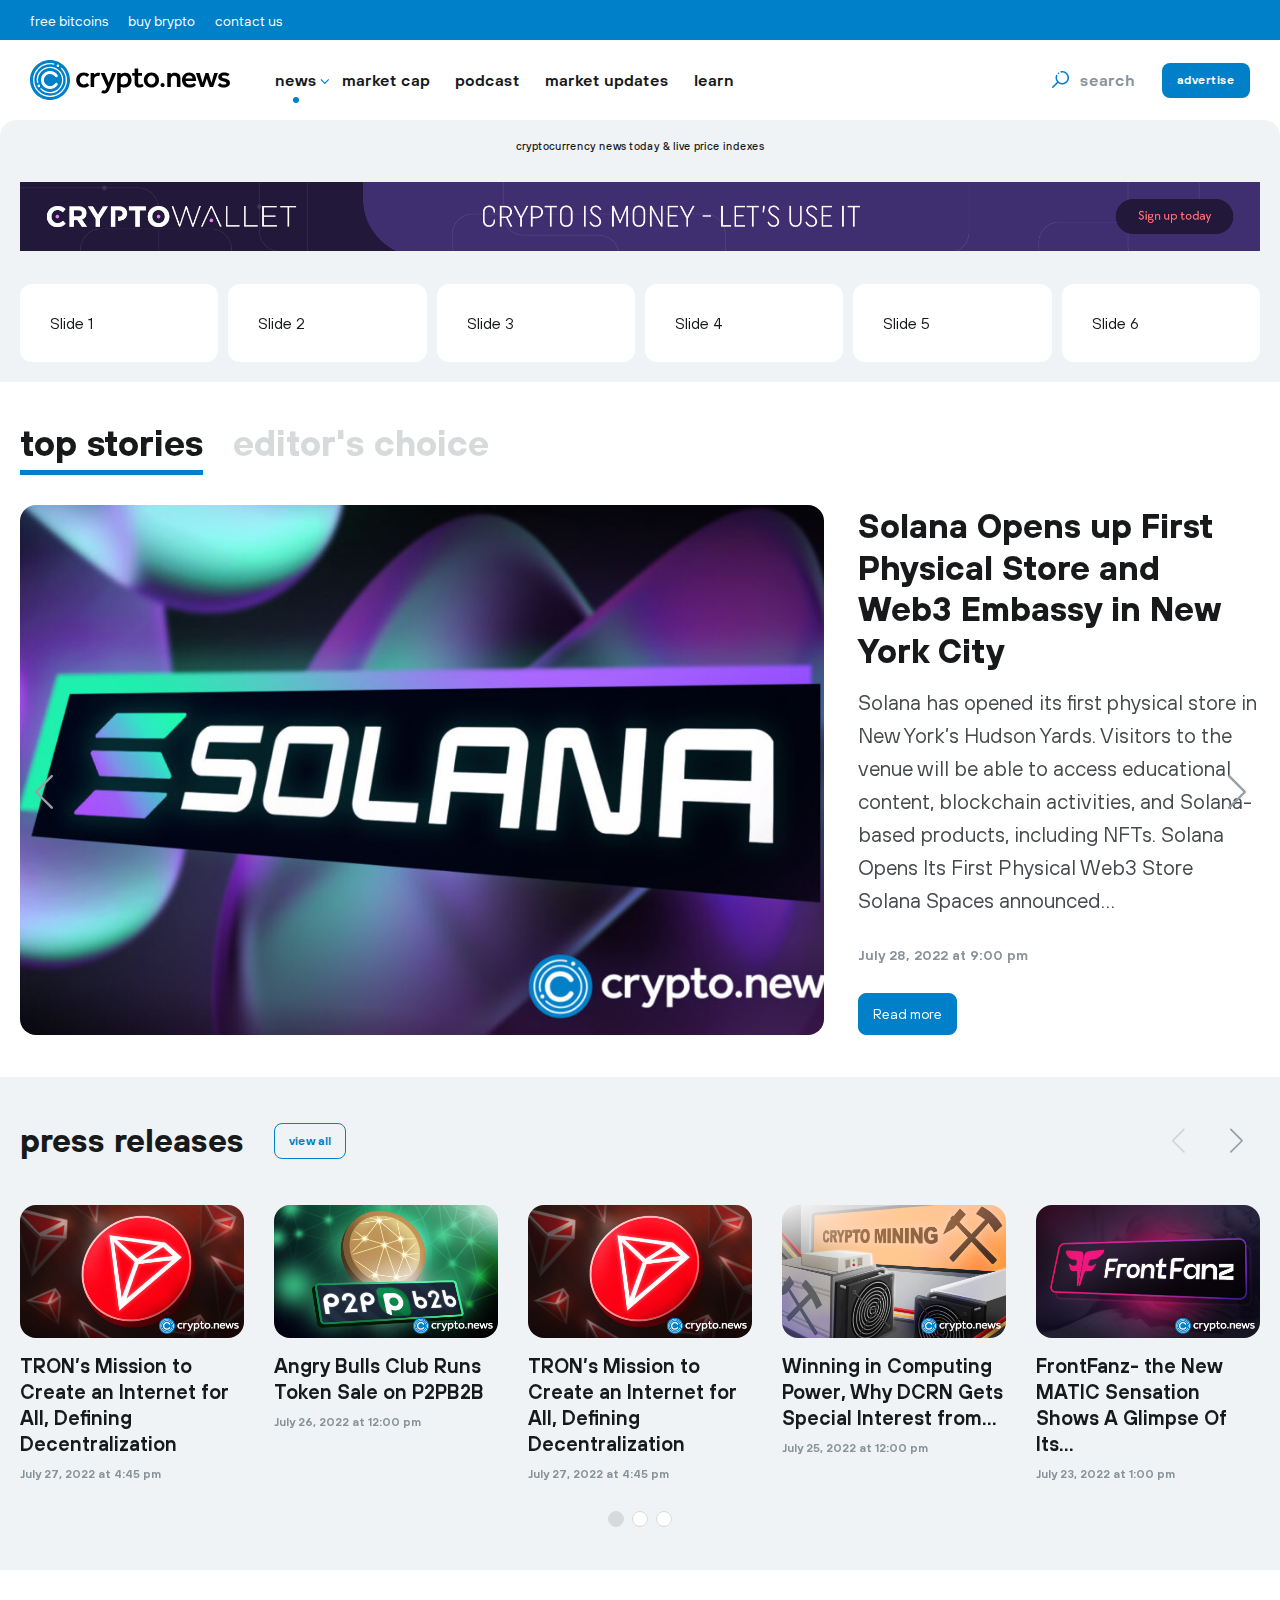
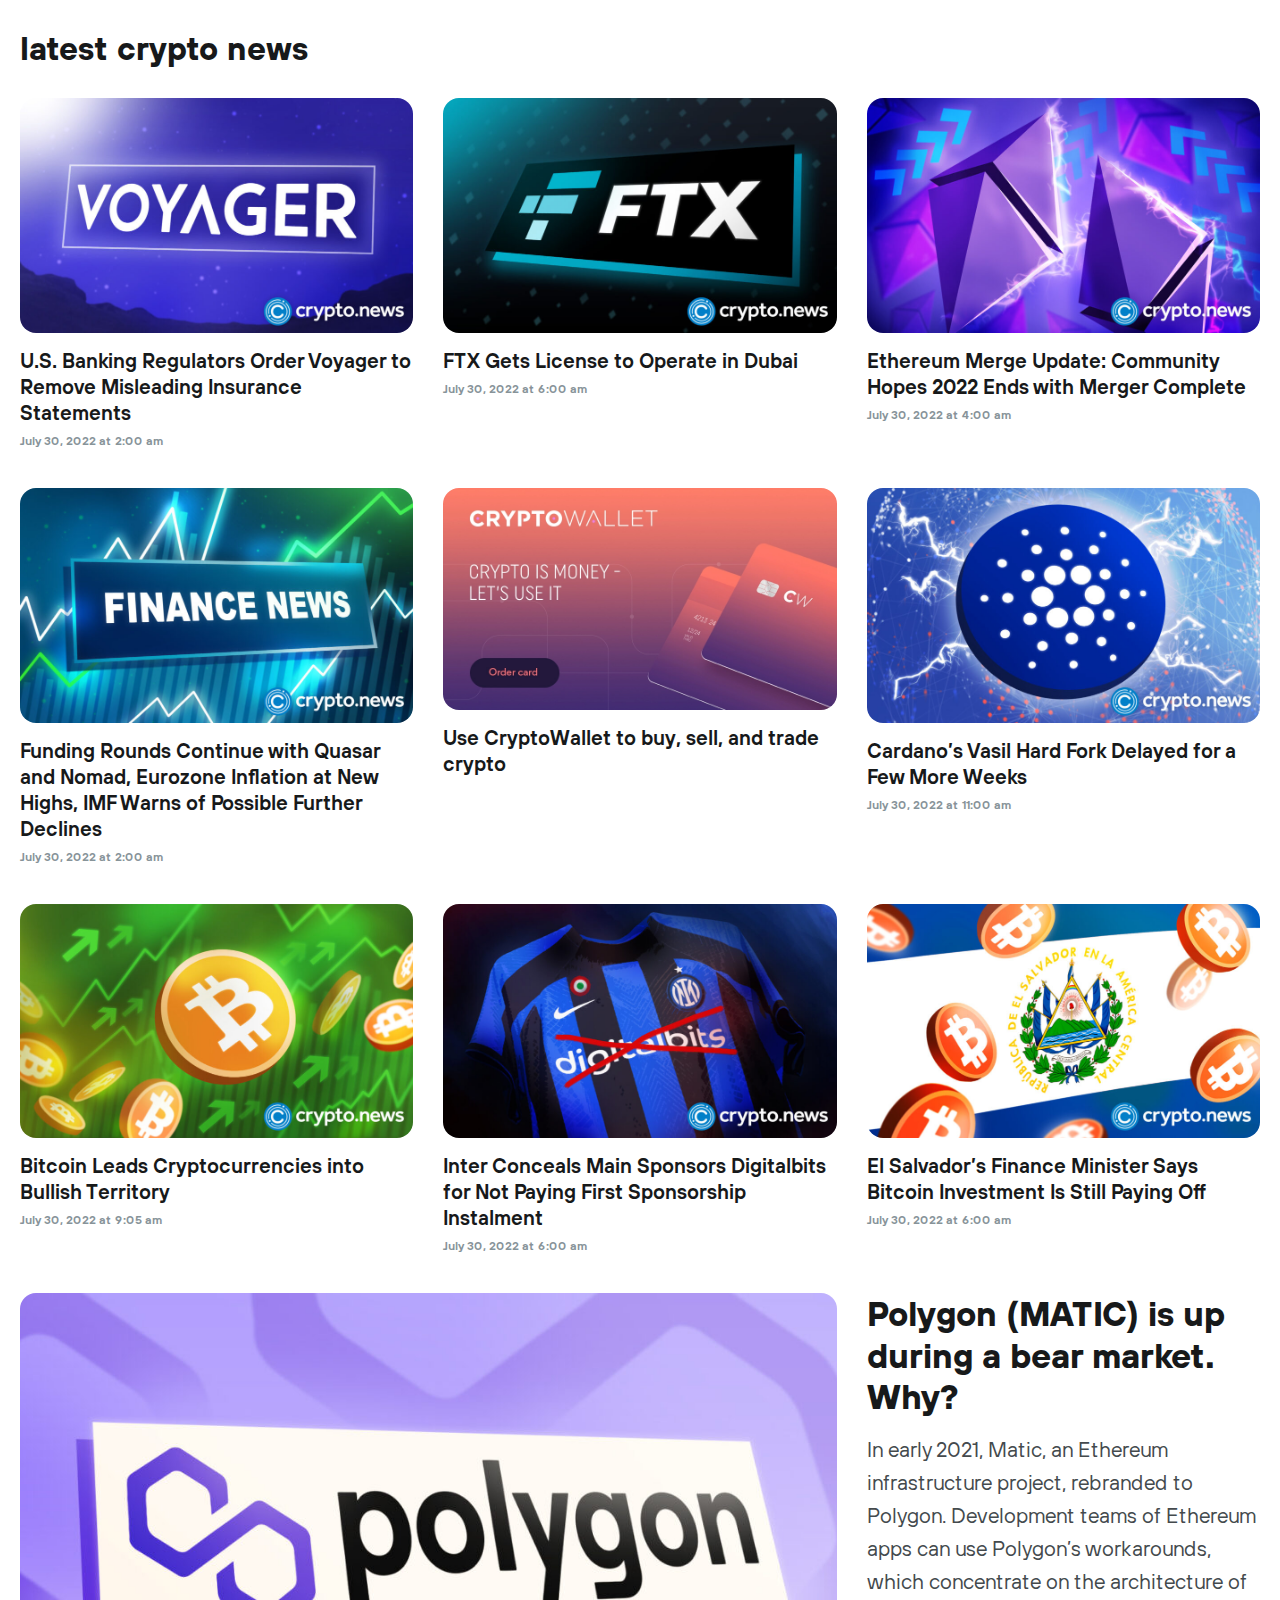
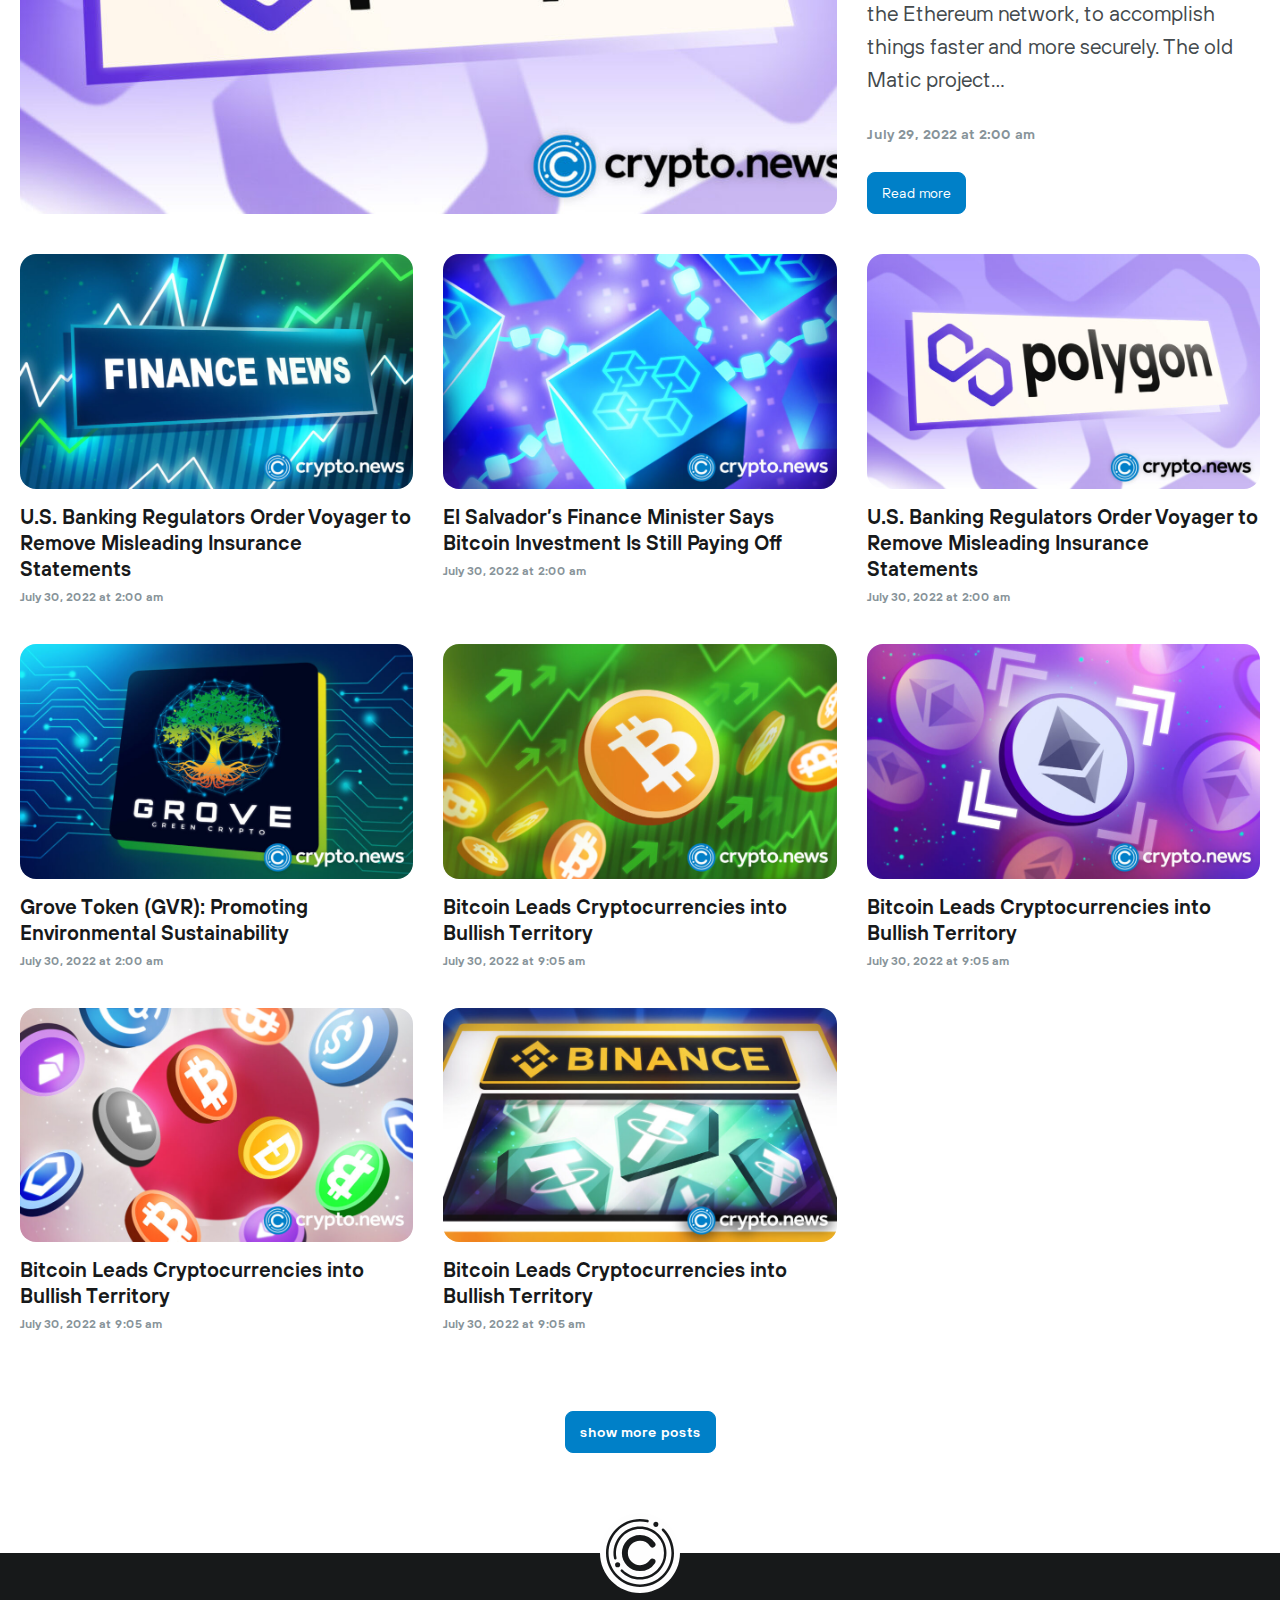
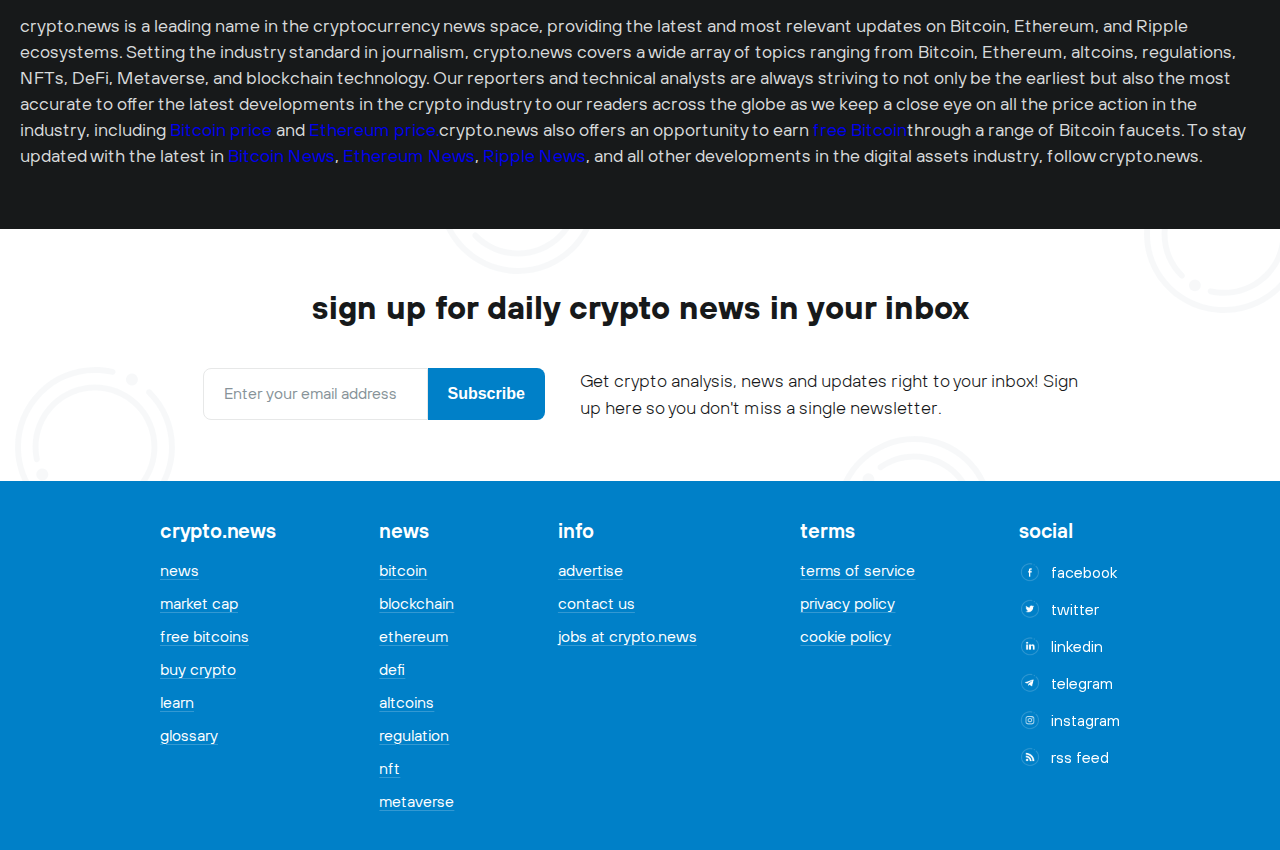
==== index.html @ 432bb1a3 "Start" ====
<!DOCTYPE html>
<html lang="en">
<head>
	<meta charset="UTF-8">
	<meta name="viewport" content="width=device-width, initial-scale=1">
	<title>Document</title>
	<link rel="stylesheet" href="css/swiper-bundle.min.css">
	<link rel="stylesheet" href="css/style.css">
</head>
<body>

<!-- HEADER -->
<div class="header-top">
	<ul>
		<li>
			<a href="#">free bitcoins</a>
		</li>

		<li>
			<a href="#">buy brypto</a>
		</li>

		<li>
			<a href="#">contact us</a>
		</li>
	</ul>
</div>	

<header class="header">
	<a href="#" class="logo">
		<img src="img/logo.svg">
	</a>

	<nav>
		<ul class="menu">
			<li class="active">
				<a href="#" class="btn-drop active">news</a>

				<ul class="sub-menu">
					<li><a href="#" class="active">all</a></li>	
					<li><a href="#">bitcoin</a></li>	
					<li><a href="#">Blockchain</a></li>	
					<li><a href="#">Ethereum</a></li>	
					<li><a href="#">DeFi</a></li>	
					<li><a href="#">Altcoins</a></li>	
					<li><a href="#">Regulation</a></li>	
					<li><a href="#">nft</a></li>	
					<li><a href="#">Metaverse</a></li>	
				</ul>
			</li>

			<li>
				<a href="#">market cap</a>
			</li>

			<li>
				<a href="#">podcast</a>
			</li>

			<li>
				<a href="#">market updates</a>
			</li>

			<li>
				<a href="#">learn</a>
			</li>
		</ul>
	</nav>

	<div class="secondary">
		<a href="#" class="btn-toggle">search</a>
		<a href="#" class="btn-link">advertise</a>
	</div>

	<div class="drop-search">
		<form action="#" class="form-search">
			<input type="search" name="name" placeholder="search">
			<input type="submit" name="name" class="btn" value="search">
		</form>

		<a href="#" class="btn-close"></a>
	</div>	
</header>
<!-- // HEADER -->

<!-- TICKERS -->
<div class="tickers">
	<div class="center">
		<h6>cryptocurrency news today & live price indexes</h6>

		<a href="#"><img src="img/banner.webp"></a>

		<div class="tickers-slider">
			<!-- Additional required wrapper -->
			<div class="swiper-wrapper">
			    <!-- Slides -->
			    <div class="swiper-slide">Slide 1</div>
			    <div class="swiper-slide">Slide 2</div>
			    <div class="swiper-slide">Slide 3</div>
			    <div class="swiper-slide">Slide 4</div>
			    <div class="swiper-slide">Slide 5</div>
			    <div class="swiper-slide">Slide 6</div>
			</div>

		  	<!-- If we need navigation buttons -->
		  	<div class="swiper-button-prev"></div>
		  	<div class="swiper-button-next"></div>
		</div>
	</div>
</div>
<!-- // TICKERS -->

<!--POSTS -->
<div class="posts">
	<div class="center">
		<!-- TABS-->
		<div class="tabs">
		    <ul class="tabs-nav">
		        <li class="tab-btn active">top stories</li>
		        <li class="tab-btn">editor's choice</li>
		    </ul>
		
		    <ul class="tabs-content">
		        <li class="tab-item active">
		            <div class="posts-slider">
						<!-- Additional required wrapper -->
						<div class="swiper-wrapper">
						    <!-- Slides -->
						    <div class="swiper-slide">
						    	<div class="post-wrap">
						    		<div class="images">
						    			<img src="img/post-1.jpg">
						    		</div>

						    		<div class="content">
						    			<a href="#">
						    				<h3>Solana Opens up First Physical Store and Web3 Embassy in New York City</h3>
						    			</a>

						    			<p class="text">Solana has opened its first physical store in New York’s Hudson Yards. Visitors to the venue will be able to access educational content, blockchain activities, and Solana-based products, including NFTs. Solana Opens Its First Physical Web3 Store Solana Spaces announced…</p>

						    			<span class="date">July 28, 2022 at 9:00 pm</span>

						    			<a href="#" class="btn">Read more</a>
						    		</div>
						    	</div>
						    </div>
						    
						    <div class="swiper-slide">
						    	<div class="post-wrap">
						    		<div class="images">
						    			<img src="img/post-2.jpg">
						    		</div>

						    		<div class="content">
						    			<a href="#">
						    				<h3>Solana-based Algorithmic Stablecoin, Nirvana, Loses USD Peg, Sheds 90%</h3>
						    			</a>

						    			<p class="text">Nirvana, the Solana-based stablecoin, is reported to have suffered a flash loan attack, leading to a loss of close to $3.5 million. According to the on-chain blockchain analytics firm, PeckShieldAlert, the network’s native tokens, stablecoin, ANA, and NIRV, dropped 89%…</p>

						    			<span class="date">July 28, 2022 at 5:00 pm</span>

						    			<a href="#" class="btn">Read more</a>
						    		</div>
						    	</div>
						    </div>

						    <div class="swiper-slide">
						    	<div class="post-wrap">
						    		<div class="images">
						    			<img src="img/post-3.jpg">
						    		</div>

						    		<div class="content">
						    			<a href="#">
						    				<h3>Harmony Proposes Reimbursing the Community by Minting 4.97B Tokens, Sparking Backlash</h3>
						    			</a>

						    			<p class="text">Developers behind blockchain network Harmony have proposed minting up to 4.97 billion in its native token ONE to compensate victims of the $100 million Horizon Bridge exploit in June. Harmony Proposes Minting Billions of Tokens The Harmony team has proposed…</p>

						    			<span class="date">July 27, 2022 at 3:00 pm</span>

						    			<a href="#" class="btn">Read more</a>
						    		</div>
						    	</div>
						    </div>
						</div>

					  	<!-- If we need navigation buttons -->
					  	<div class="swiper-button-prev"></div>
					  	<div class="swiper-button-next"></div>
					</div>
		        </li>

		        <li class="tab-item">
		            <div class="posts-slider">
						<!-- Additional required wrapper -->
						<div class="swiper-wrapper">
						    <!-- Slides -->
						    <div class="swiper-slide">
						    	<div class="post-wrap">
						    		<div class="images">
						    			<img src="img/post-4.jpg">
						    		</div>

						    		<div class="content">
						    			<a href="#">
						    				<h3>This Is Why the Launch of Web 3.0 Doesn’t Guarantee the Adoption of the Blockchain</h3>
						    			</a>

						    			<p class="text">Web 3.0 and blockchain technology are two of the most buzzworthy terms of the last few years. These concepts, which seemingly fit together like a hand in a glove, have been hailed as the future of our digital lives. But…</p>

						    			<span class="date">July 26, 2022 at 2:00 am</span>

						    			<a href="#" class="btn">Read more</a>
						    		</div>
						    	</div>
						    </div>
						    
						    <div class="swiper-slide">
						    	<div class="post-wrap">
						    		<div class="images">
						    			<img src="img/post-5.jpg">
						    		</div>

						    		<div class="content">
						    			<a href="#">
						    				<h3>Binance Seeks Collaboration With Malaysian Crypto Exchanges to Foster Adoption</h3>
						    			</a>

						    			<p class="text">Binance, the world’s largest cryptocurrency exchange by market capitalization, revealed that it would work with local exchanges in Malaysia to accelerate adoption in the country. Crypto Regulation Necessary for the Industry According to New Straits Times, Binance CEO Changpeng “CZ”…</p>

						    			<span class="date">June 7, 2022 at 5:00 pm</span>

						    			<a href="#" class="btn">Read more</a>
						    		</div>
						    	</div>
						    </div>

						    <div class="swiper-slide">
						    	<div class="post-wrap">
						    		<div class="images">
						    			<img src="img/post-6.jpg">
						    		</div>

						    		<div class="content">
						    			<a href="#">
						    				<h3>Vitalik Supports Optimism’s Proposal of Making OP a Utility Token for Paying Fees</h3>
						    			</a>

						    			<p class="text">A proposal to change the use of Optimism’s OP token from governance to a utility token for paying fees on the layer-2 platform has been endorsed by Vitalik Buterin, the co-founder of Ethereum. In a tweet shared on Saturday, Vitalik…</p>

						    			<span class="date">June 3, 2022 at 9:00 pm</span>

						    			<a href="#" class="btn">Read more</a>
						    		</div>
						    	</div>
						    </div>
						</div>

					  	<!-- If we need navigation buttons -->
					  	<div class="swiper-button-prev"></div>
					  	<div class="swiper-button-next"></div>
					</div>
		        </li>
		    </ul>
		</div>
		<!-- // TABS-->
	</div>
</div>
<!-- //POSTS -->

<!-- PRESS-RELEASES -->
<div class="press-releases">
	<div class="center">
		<div class="head">
			<h2>press releases</h2>
			<a href="#" class="btn-show">view all</a>

			<div class="nav-slide">
				<!-- If we need navigation buttons -->
			  	<div class="swiper-button-prev press-button-prev"></div>
			  	<div class="swiper-button-next press-button-next"></div>
			</div>
		</div>

		<div class="press-slider">
			<!-- Additional required wrapper -->
			<div class="swiper-wrapper">
			    <!-- Slides -->
			    <div class="swiper-slide">
			    	<a href="#" class="item">
			    		<div class="image">
			    			<img src="img/press-1.jpg">
			    		</div>

			    		<a href="#">
			    			<h3 class="title">TRON’s Mission to Create an Internet for All, Defining Decentralization</h3>
			    		</a>

			    		<span class="date">July 27, 2022 at 4:45 pm </span>
			    	</a>
			    </div>

			    <div class="swiper-slide">
			    	<a href="#" class="item">
			    		<div class="image">
			    			<img src="img/press-2.jpg">
			    		</div>

			    		<a href="#">
			    			<h3 class="title">Angry Bulls Club Runs Token Sale on P2PB2B</h3>
			    		</a>

			    		<span class="date">July 26, 2022 at 12:00 pm</span>
			    	</a>
			    </div>

			    <div class="swiper-slide">
			    	<a href="#" class="item">
			    		<div class="image">
			    			<img src="img/press-1.jpg">
			    		</div>

			    		<a href="#">
			    			<h3 class="title">TRON’s Mission to Create an Internet for All, Defining Decentralization</h3>
			    		</a>

			    		<span class="date">July 27, 2022 at 4:45 pm </span>
			    	</a>
			    </div>

			    <div class="swiper-slide">
			    	<a href="#" class="item">
			    		<div class="image">
			    			<img src="img/press-3.jpg">
			    		</div>

			    		<a href="#">
			    			<h3 class="title">Winning in Computing Power, Why DCRN Gets Special Interest from...</h3>
			    		</a>

			    		<span class="date">July 25, 2022 at 12:00 pm</span>
			    	</a>
			    </div>

			    <div class="swiper-slide">
			    	<a href="#" class="item">
			    		<div class="image">
			    			<img src="img/press-4.jpg">
			    		</div>

			    		<a href="#">
			    			<h3 class="title">FrontFanz- the New MATIC Sensation Shows A Glimpse Of Its...</h3>
			    		</a>

			    		<span class="date">July 23, 2022 at 1:00 pm</span>
			    	</a>
			    </div>

			    <div class="swiper-slide">
			    	<a href="#" class="item">
			    		<div class="image">
			    			<img src="img/press-4.jpg">
			    		</div>

			    		<a href="#">
			    			<h3 class="title">FrontFanz- the New MATIC Sensation Shows A Glimpse Of Its...</h3>
			    		</a>

			    		<span class="date">July 23, 2022 at 1:00 pm</span>
			    	</a>
			    </div>

			    <div class="swiper-slide">
			    	<a href="#" class="item">
			    		<div class="image">
			    			<img src="img/press-4.jpg">
			    		</div>

			    		<a href="#">
			    			<h3 class="title">FrontFanz- the New MATIC Sensation Shows A Glimpse Of Its...</h3>
			    		</a>

			    		<span class="date">July 23, 2022 at 1:00 pm</span>
			    	</a>
			    </div>
			</div>

			<!-- If we need pagination -->
			<div class="swiper-pagination"></div>
		</div>
	</div>
</div>
<!-- // PRESS-RELEASES -->

<!-- POSTS-ARCHIVE -->
<div class="posts-archive">
	<div class="center">
		<h2>latest crypto news</h2>

		<div class="wrap">
			<a href="#" class="item">
				<div class="image">
					<img src="img/archive-1.jpg">
				</div>

				<h3 class="post-title">U.S. Banking Regulators Order Voyager to Remove Misleading Insurance Statements</h3>

				<span class="date">July 30, 2022 at 2:00 am</span>
			</a>

			<a href="#" class="item">
				<div class="image">
					<img src="img/archive-2.jpg">
				</div>

				<h3 class="post-title">FTX Gets License to Operate in Dubai</h3>

				<span class="date">July 30, 2022 at 6:00 am</span>
			</a>

			<a href="#" class="item">
				<div class="image">
					<img src="img/archive-3.jpg">
				</div>

				<h3 class="post-title">Ethereum Merge Update: Community Hopes 2022 Ends with Merger Complete</h3>

				<span class="date">July 30, 2022 at 4:00 am</span>
			</a>

			<a href="#" class="item">
				<div class="image">
					<img src="img/archive-4.jpg">
				</div>

				<h3 class="post-title">Funding Rounds Continue with Quasar and Nomad, Eurozone Inflation at New Highs, IMF Warns of Possible Further Declines</h3>

				<span class="date">July 30, 2022 at 2:00 am</span>
			</a>

			<a href="#" class="item">
				<div class="image">
					<img src="img/archive-15.webp">
				</div>

				<h3 class="post-title">Use CryptoWallet to buy, sell, and trade crypto</h3>
			</a>

			<a href="#" class="item">
				<div class="image">
					<img src="img/archive-5.jpg">
				</div>

				<h3 class="post-title">Cardano’s Vasil Hard Fork Delayed for a Few More Weeks</h3>

				<span class="date">July 30, 2022 at 11:00 am</span>
			</a>

			<a href="#" class="item">
				<div class="image">
					<img src="img/archive-6.jpg">
				</div>

				<h3 class="post-title">Bitcoin Leads Cryptocurrencies into Bullish Territory</h3>

				<span class="date">July 30, 2022 at 9:05 am</span>
			</a>

			<a href="#" class="item">
				<div class="image">
					<img src="img/archive-7.jpg">
				</div>

				<h3 class="post-title">Inter Conceals Main Sponsors Digitalbits for Not Paying First Sponsorship Instalment</h3>

				<span class="date">July 30, 2022 at 6:00 am</span>
			</a>

			<a href="#" class="item">
				<div class="image">
					<img src="img/archive-8.jpg">
				</div>

				<h3 class="post-title">El Salvador’s Finance Minister Says Bitcoin Investment Is Still Paying Off</h3>

				<span class="date">July 30, 2022 at 6:00 am</span>
			</a>
		</div>

		<div class="post-wrap">
    		<div class="images">
    			<img src="img/post-7.jpg">
    		</div>

    		<div class="content">
    			<a href="#">
    				<h3>Polygon (MATIC) is up during a bear market. Why?</h3>
    			</a>

    			<p class="text">In early 2021, Matic, an Ethereum infrastructure project, rebranded to Polygon. Development teams of Ethereum apps can use Polygon’s workarounds, which concentrate on the architecture of the Ethereum network, to accomplish things faster and more securely. The old Matic project…</p>

    			<span class="date">July 29, 2022 at 2:00 am</span>

    			<a href="#" class="btn">Read more</a>
    		</div>
    	</div>

    	<div class="wrap">
			<a href="#" class="item">
				<div class="image">
					<img src="img/archive-4.jpg">
				</div>

				<h3 class="post-title">U.S. Banking Regulators Order Voyager to Remove Misleading Insurance Statements</h3>

				<span class="date">July 30, 2022 at 2:00 am</span>
			</a>

			<a href="#" class="item">
				<div class="image">
					<img src="img/archive-9.jpg">
				</div>

				<h3 class="post-title">El Salvador’s Finance Minister Says Bitcoin Investment Is Still Paying Off</h3>

				<span class="date">July 30, 2022 at 2:00 am</span>
			</a>

			<a href="#" class="item">
				<div class="image">
					<img src="img/archive-10.jpg">
				</div>

				<h3 class="post-title">U.S. Banking Regulators Order Voyager to Remove Misleading Insurance Statements</h3>

				<span class="date">July 30, 2022 at 2:00 am</span>
			</a>

			<a href="#" class="item">
				<div class="image">
					<img src="img/archive-11.jpg">
				</div>

				<h3 class="post-title">Grove Token (GVR): Promoting Environmental Sustainability</h3>

				<span class="date">July 30, 2022 at 2:00 am</span>
			</a>

			<a href="#" class="item">
				<div class="image">
					<img src="img/archive-6.jpg">
				</div>

				<h3 class="post-title">Bitcoin Leads Cryptocurrencies into Bullish Territory</h3>

				<span class="date">July 30, 2022 at 9:05 am</span>
			</a>

			<a href="#" class="item">
				<div class="image">
					<img src="img/archive-12.jpg">
				</div>

				<h3 class="post-title">Bitcoin Leads Cryptocurrencies into Bullish Territory</h3>

				<span class="date">July 30, 2022 at 9:05 am</span>
			</a>

			<a href="#" class="item">
				<div class="image">
					<img src="img/archive-13.jpg">
				</div>

				<h3 class="post-title">Bitcoin Leads Cryptocurrencies into Bullish Territory</h3>

				<span class="date">July 30, 2022 at 9:05 am</span>
			</a>

			<a href="#" class="item">
				<div class="image">
					<img src="img/archive-14.jpg">
				</div>

				<h3 class="post-title">Bitcoin Leads Cryptocurrencies into Bullish Territory</h3>

				<span class="date">July 30, 2022 at 9:05 am</span>
			</a>
		</div>

		<div class="wrap-btn ">
			<a href="#" class="btn btn-more">show more posts</a>
		</div>
	</div>
</div>
<!-- // POSTS-ARCHIVE -->

<!-- ABOUTH-INFO -->
<div class="abouth-info">
	<div class="center">
		<p class="text">
			crypto.news is a leading name in the cryptocurrency news space, providing the latest and most relevant updates on Bitcoin, Ethereum, and Ripple ecosystems. Setting the industry standard in journalism, crypto.news covers a wide array of topics ranging from Bitcoin, Ethereum, altcoins, regulations, NFTs, DeFi, Metaverse, and blockchain technology. Our reporters and technical analysts are always striving to not only be the earliest but also the most accurate to offer the latest developments in the crypto industry to our readers across the globe as we keep a close eye on all the price action in the industry, including <a href="#">Bitcoin price</a> and <a href="#">Ethereum price.</a>crypto.news also offers an opportunity to earn <a href="#">free Bitcoin</a>through a range of Bitcoin faucets. To stay updated with the latest in <a href="#">Bitcoin News</a>, <a href="#">Ethereum News</a>, <a href="#">Ripple News</a>, and all other developments in the digital assets industry, follow crypto.news.
		</p>
	</div>
</div>
<!-- // ABOUTH-INFO -->

<!-- NEWSLETTER -->
<div class="newsletter">
	<div class="center">
		<h2>sign up for daily crypto news in your inbox</h2>

		<div class="wrap">
			<form action="#" class="form-newsletter">
				<input type="email" name="name" placeholder="Enter your email address">

				<input type="submit" name="name" value="Subscribe">
			</form>

			<p class="description">Get crypto analysis, news and updates right to your inbox! Sign up here so you don't miss a single newsletter.</p>
		</div>
	</div>
</div>
<!-- // NEWSLETTER -->

<!-- FOOTER -->
<footer class="footer">
	<div class="center">
		<div class="wrap">
			<div class="column">
				<h3>crypto.news</h3>

				<ul>
					<li><a href="#">news</a></li>
					<li><a href="#">market cap</a></li>
					<li><a href="#">free bitcoins</a></li>
					<li><a href="#">buy crypto</a></li>
					<li><a href="#">learn</a></li>
					<li><a href="#">glossary</a></li>
				</ul>
			</div>

			<div class="column">
				<h3>news</h3>

				<ul>
					<li><a href="#">bitcoin</a></li>
					<li><a href="#">blockchain</a></li>
					<li><a href="#">ethereum</a></li>
					<li><a href="#">defi</a></li>
					<li><a href="#">altcoins</a></li>
					<li><a href="#">regulation</a></li>
					<li><a href="#">nft</a></li>
					<li><a href="#">metaverse</a></li>
				</ul>
			</div>

			<div class="column">
				<h3>info</h3>

				<ul>
					<li><a href="#">advertise</a></li>
					<li><a href="#">contact us</a></li>
					<li><a href="#">jobs at crypto.news</a></li>
				</ul>
			</div>

			<div class="column">
				<h3>terms</h3>

				<ul>
					<li><a href="#">terms of service</a></li>
					<li><a href="#">privacy policy</a></li>
					<li><a href="#">cookie policy</a></li>
				</ul>
			</div>

			<div class="column">
				<h3>social</h3>

				<ul class="social">
					<li><a href="#" class="ic-fb">facebook</a></li>
					<li><a href="#" class="ic-tw">twitter</a></li>
					<li><a href="#" class="ic-link">linkedin</a></li>
					<li><a href="#" class="ic-tg">telegram</a></li>
					<li><a href="#" class="ic-inst">instagram</a></li>
					<li><a href="#" class="ic-rss">rss feed</a></li>
				</ul>
			</div>
		</div>
	</div>
</footer>
<!-- // FOOTER -->
	
<script src="js/swiper-bundle.min.js"></script>
<script src="js/main.js"></script>

</body>
</html>
---- css/style.css ----
@font-face {
    font-family: 'TT Hoves';
    src: url('../fonts/TTHoves-Light.eot');
    src: url('../fonts/TTHoves-Light.eot?#iefix') format('embedded-opentype'),
        url('../fonts/TTHoves-Light.woff2') format('woff2'),
        url('../fonts/TTHoves-Light.woff') format('woff'),
        url('../fonts/TTHoves-Light.ttf') format('truetype');
    font-weight: 300;
    font-style: normal;
    font-display: swap;
}

@font-face {
    font-family: 'TT Hoves';
    src: url('../fonts/TTHoves-Medium.eot');
    src: url('../fonts/TTHoves-Medium.eot?#iefix') format('embedded-opentype'),
        url('../fonts/TTHoves-Medium.woff2') format('woff2'),
        url('../fonts/TTHoves-Medium.woff') format('woff'),
        url('../fonts/TTHoves-Medium.ttf') format('truetype');
    font-weight: 500;
    font-style: normal;
    font-display: swap;
}

@font-face {
    font-family: 'TT Hoves';
    src: url('../fonts/TTHoves-DemiBold.eot');
    src: url('../fonts/TTHoves-DemiBold.eot?#iefix') format('embedded-opentype'),
        url('../fonts/TTHoves-DemiBold.woff2') format('woff2'),
        url('../fonts/TTHoves-DemiBold.woff') format('woff'),
        url('../fonts/TTHoves-DemiBold.ttf') format('truetype');
    font-weight: 600;
    font-style: normal;
    font-display: swap;
}

@font-face {
    font-family: 'TT Hoves';
    src: url('../fonts/TTHoves-Bold.eot');
    src: url('../fonts/TTHoves-Bold.eot?#iefix') format('embedded-opentype'),
        url('../fonts/TTHoves-Bold.woff2') format('woff2'),
        url('../fonts/TTHoves-Bold.woff') format('woff'),
        url('../fonts/TTHoves-Bold.ttf') format('truetype');
    font-weight: bold;
    font-style: normal;
    font-display: swap;
}

@font-face {
    font-family: 'TT Hoves';
    src: url('../fonts/TTHoves-Regular.eot');
    src: url('../fonts/TTHoves-Regular.eot?#iefix') format('embedded-opentype'),
        url('../fonts/TTHoves-Regular.woff2') format('woff2'),
        url('../fonts/TTHoves-Regular.woff') format('woff'),
        url('../fonts/TTHoves-Regular.ttf') format('truetype');
    font-weight: normal;
    font-style: normal;
    font-display: swap;
}


*{
    margin: 0;
    padding: 0;
    outline: none;
    list-style: none;
    border: none;
    text-decoration: none;

    box-sizing: border-box;
    -webkit-box-sizing: border-box;
    -moz-box-sizing: border-box;
}

html, body {height: 100%;}

body {
	background: #fff;
    font-family: 'TT Hoves', sans-serif;
    color: #17191a;
    overflow-x: hidden;
}   

img {
    max-width: 100%;
    height: auto;
}

h1 {
    font-size: 36px;
    font-weight: 700;
    line-height: 1.22;
    letter-spacing: -.4px;
    color: #17191a;
}


h2 {
    font-size: 32px;
    font-weight: 700;
    line-height: 1.19;
}

:root {
    --akcent-c: #ff2300;
}

.d-flex {display: flex;}

.flex {
    display: flex;
    justify-content: space-between;
    align-items: center;
}

.btn {
    display: inline-flex;
    padding: 12px 14px;
    background: #0080c8;
    color: #fff;
    font-size: 14px;
    border: 1px solid #0080c8;
    border-radius: 8px;
    transition: 0.3s ease;
    cursor: pointer;
}

.btn:hover {
    background: #0098ed;
    border-color: #0098ed;
}

.btn-show {
    color: #0080c8;
    border: 1px solid #0080c8;
    font-size: 12px;
    padding: 10px 14px;
    border-radius: 8px;
    font-weight: 600;
    transition: 0.3s ease;
}

.btn-show:hover {
    background: #0080c8;
    border-color: #0080c8;
    color: #fff;
}

/*  TABS
------------------------------------------------- */
.tabs-nav {
    display: flex;
    align-items: center;
}
.tabs-nav .tab-btn {
    position: relative;
    padding-bottom: 10px;
    font-size: 36px;
    font-weight: 700;
    color: #d7dadb;
    cursor: pointer;
    transition: color .5s ease-in-out;
}
.tabs-nav .tab-btn + .tab-btn {margin-left: 30px;}
.tabs-nav .tab-btn:hover {color: #17191a;}

.tabs-nav .tab-btn:after {
    content: '';
    position: absolute;
    left: 0;
    bottom: 0;
    width: 100%;
    height: 5px;
    background: #0080c8;
    opacity: 0;
}

.tabs-nav .tab-btn.active {color: #17191a;}
.tabs-nav .tab-btn.active:after {opacity: 1;}

.tabs-content .tab-item {display: none;}
.tabs-content .tab-item.active {display: block;}

/*  SLIDER 
------------------------------------------------- */
.swiper-initialized {overflow: hidden;}

.center {
    max-width: 1420px;
    width: 100%;
    padding: 0 20px;
    margin: 0 auto;
}

/*  HEADER-TOP
------------------------------------------------- */
.header-top {
	padding: 11px 30px;
	background: #0080c8;
    position: relative;
    z-index: 5515;
}
.header-top.active {padding-top: 80px;}

.header-top ul {
	display: flex;
}

.header-top ul li + li {margin-left: 20px;}

.header-top ul li a {
	font-size: 14px;
	color: #fff;
    border-bottom: 1px solid transparent;
    padding-bottom: 1px;
    transition: 0.3s ease;
}

.header-top ul li a:hover {
    border-bottom: 1px solid #fff;
}

/*  HEADER 
------------------------------------------------- */
.header {
    display: flex;
    align-items: center;
    width: 100%;
    padding: 20px 30px;
    position: relative;
    background: #fff;
    position: sticky;
    top: -1px;
}

.header.fixed {
    position: fixed;
    z-index: 9999;
    box-shadow: 0 10px 20px 0 rgb(0 16 26 / 5%);
}

.header .logo {
    width: 200px;
    height: 40px;
    margin-right: 45px;
}

.header .menu {
	display: flex;
}

.header .menu > li + li {margin-left: 25px;}

.header .menu > li > a {
    position: relative;
    font-weight: 600;
    color: #17191a;
    font-size: 16px;
    border-bottom: 2px solid transparent;
    transition: 0.3s ease;
    padding-bottom: 3px;
}

.header .menu > li > a:after {
    content: '';
    display: none;
    width: 100%;
    width: 9px;
    height: 9px;
    background: url(../img/icon-down.svg) no-repeat center;
    background-size: contain;
    position: absolute;
    right: 0;
    margin-right: -12px;
    top: 50%;
    transform: translateY(-50%);
}
.header .menu li a.btn-drop:after {display: block;}
.header .menu li a.open:after {transform: translateY(-50%) rotate(180deg);}

.header .menu > li > a:before {
    content: '';
    display: none;
    width: 6px;
    height: 6px;
    background: #0080c8;
    position: absolute;
    left: 50%;
    top: 100%;
    margin-top: 5px;
    transform: translateX(-50%);
    border-radius: 50%;
}

.header .menu > li > a:hover {border-color: #0080c8;}
.header .menu > li > a.active {border-color: transparent;}
.header .menu > li > a.active:before {display: block;}

.header .sub-menu {
    display: flex;
    align-items: center;
    background: #0080c8;
    position: absolute;
    top: 90%;
    padding: 15px 0;
    opacity: 0;
    transition: 0.3s ease;
    visibility: hidden;
}

.header .sub-menu.open {
    top: 100%;
    opacity: 1;
    visibility: visible;
}

.header .sub-menu:after {
    content: '';
    display: block;
    width: 1000%;
    height: 100%;
    background: #0080c8;
    position: absolute;
    top: 0;
    right: 100%;
    z-index: 55;
}

.header .sub-menu:before {
    content: '';
    display: block;
    width: 1000%;
    height: 100%;
    background: #0080c8;
    position: absolute;
    top: 0;
    left: 100%;
    z-index: 55;
}

.header .sub-menu li a {
    position: relative;
    border-radius: 10px;
    font-size: 10px;
    color: #fff;
    text-transform: uppercase;
    padding: 6px 10px;
    font-weight: 600;
    transition: 0.3s ease;
}

.header .sub-menu li a:hover {
    background: rgb(225, 225, 225, 0.2);
}

.header .sub-menu li a:after {
    content: '';
    display: block;
    position: absolute;
    left: 10px;
    width: calc(100% - 20px);
    height: 2px;
    background: #fabc43;
    opacity: 0;
}

.header .sub-menu li a.active:after {opacity: 1;}
.header .sub-menu li a.active:hover:after {
    opacity: 0;
}

.header .secondary {
    display: flex;
    margin-left: auto;
}

.secondary a {
    display: flex;
    align-items: center;
    height: 35px;
    font-weight: 600;
    border-radius: 8px;
    transition: 0.3s ease;
}

.secondary .btn-toggle {
    font-size: 16px;
    padding: 0 15px;
    color: #879399;
    display: flex;
    align-items: center;
}
.secondary .btn-toggle:before {
    content: '';
    width: 18px;
    height: 18px;
    margin-right: 10px;
    background: url(../img/ic-search.png) no-repeat center center;
    background-size: cover;
}
.secondary .btn-toggle:hover {
    background: #f0f3f5;
}

.secondary .btn-link {
    margin-left: 12px;
    padding: 0 15px;
    background: #0080c8;
    font-size: 12px;
    color: #fff;
}
.secondary .btn-link:hover {
    background: #0098ed;
}

.drop-search {
    position: absolute;
    top: -1px;
    left: 0;
    right: 0;
    background: #fff;
    height: 100%;
    display: flex;
    align-items: center;
    padding: 0 30px;
    transform: translateY(-100%);
    transition: 0.3s ease;
    visibility: hidden;
}

.drop-search.open {
    transform: none;
    visibility: visible;
}

.form-search {
    display: flex;
    align-items: center;
    width: 100%;
}

.form-search:before {
    content: '';
    width: 18px;
    height: 18px;
    margin-right: 10px;
    background: url(../img/ic-search.png) no-repeat center;
    background-size: cover;
}

.form-search input[type="search"] {
    width: 100%;
    padding: 5px 0;
}
.form-search input[type="search"]::placeholder {
    font-family: 'TT Hoves', sans-serif;
    font-weight: 500;
    font-size: 16px;
    color: #879399;
}

.form-search input[type="submit"] {
    padding: 10px 14px;
    font-size: 12px;
}

.form-search input[type="submit"] {
    font-family: 'TT Hoves', sans-serif;
    font-weight: 600;
}

.btn-close {
    position: relative;
    min-width: 24px;
    min-height: 24px;
    margin-left: 30px;
    border-radius: 50%;
    background: #e9e9e9;
}

.btn-close:hover {
    background: #eee;
}

.btn-close:before {
    content: '';
    display: block;
    width: 15px;
    height: 1.5px;
    background: #879399;
    position: absolute;
    top: 50%;
    left: 50%;
    transform: translateY(-50%) translateX(-50%) rotate(45deg);
}
.btn-close:after {
    content: '';
    display: block;
    width: 15px;
    height: 1.5px;
    background: #879399;
    position: absolute;
    top: 50%;
    left: 50%;
    transform: translateY(-50%) translateX(-50%) rotate(-45deg);
}

/*  TICKERS 
------------------------------------------------- */
.tickers {
    padding: 20px 0;
    border-radius: 16px 16px 0 0;
    background: #f0f3f5;
}

.tickers h6 {
    font-weight: 500;
    text-align: center;
    margin-bottom: 30px;
}

.tickers .tickers-slider {margin-top: 30px;}

.tickers .swiper-slide {
    padding: 30px;
    background: #fff;
    border-radius: 12px;
}


.tickers .swiper-button-next,
.tickers .swiper-button-prev {
    display: none;
}

/*  POSTS 
------------------------------------------------- */
.posts {padding-top: 40px;}
/*.posts .center {width: calc(100% - 240px);}*/

.posts .tabs-nav {margin-bottom: 30px;}

.posts-slider {position: relative;}

.posts-slider .swiper-button-next:after, 
.posts-slider .swiper-button-prev:after {
    font-size: 35px;
    color: #99a0a5;
}

.post-wrap {
    display: grid;
    gap: 0 34px;
    grid-template-columns: 2fr 1fr;
}

.post-wrap .images {
    border-radius: 16px;
    overflow: hidden;
}

.post-wrap .images img {
    width: 100%;
    height: 100%;
    object-fit: cover;
}

.post-wrap .content {
    display: flex;
    flex-direction: column;
    align-items: flex-start;
}

.post-wrap .content h3 {
    color: #17191a;
    font-size: 34px;
    font-weight: 700;
    line-height: 1.22;
}

.post-wrap .content .text {
    margin-top: 15px;
    color: #444a4d;
    font-size: 21px;
    line-height: 1.57;
}

.post-wrap .content .date {
    margin: 30px 0 30px 0;
    font-size: 14px;
}


/*  PRESS-RELEASES 
------------------------------------------------- */
.press-releases {
    padding: 40px 0;
    background: #f0f3f5;
}

.press-releases .btn-show {
    margin-left: 30px;
}

.press-releases .head {
    display: flex;
    align-items: center;
    margin-bottom: 40px;
}

.press-releases .nav-slide {
    display: grid;
    grid-template-columns: 1fr 1fr;
    grid-gap: 0 10px;
    margin-left: auto;
}

.press-button-prev, 
.press-button-next {
    display: flex;
    justify-content: center;
    align-items: center;
    position: static;
    margin-top: 0;
    border-radius: 50%;
    min-width: 48px;
    min-height: 48px;
    transition: 0.3s ease;
}

.press-button-prev:hover, 
.press-button-next:hover {
    background: #17191a;
}

.press-button-next:after, 
.press-button-prev:after {
    font-size: 25px;
    color: #99a0a5;
    transition: 0.3s ease;
}

.press-button-next:hover:after,
.press-button-prev:hover:after {
    color: #fff;
}

.press-slider .swiper-pagination {
    position: static;
    margin-top: 30px;
}

.press-slider .swiper-pagination-bullet {
    min-width: 16px;
    min-height: 16px;
    border: 1px solid #d7dadb;
    background: #fff;
    opacity: 1;
    transition: 0.3s ease;
}

.press-slider .swiper-pagination-bullet:hover {
    border-color: #0080c8;
}

.press-slider .swiper-pagination-bullet-active {
    background: #d7dadb;
}

.press-slider .item .image {position: relative;}
.press-slider .item .image:before {
    content: "";
    position: absolute;
    top: 0;
    left: 0;
    z-index: 20;
    width: 100%;
    height: 100%;
    background: #0080c8;
    opacity: 0;
    transition: 0.3s ease;
}

.press-slider .swiper-slide:hover .image:before {opacity: 0.2;}

.press-slider .image {
    overflow: hidden;
    margin-bottom: 15px;
    border-radius: 16px;
}

.press-slider .image img {
    display: block;
    width: 100%;
}

.press-slider .title {
    font-size: 20px;
    font-weight: 600;
    line-height: 1.3;
    color: #17191a;
    transition: 0.3s ease;
}

.press-slider .swiper-slide:hover .title {color: #0080c8;}

.date {
    display: block;
    color: #879399;
    font-weight: 600;
    font-size: 12px;
}

.press-slider .date {margin-top: 10px;}

/*  POSTS-ARCHIVE 
------------------------------------------------- */
.posts-archive h2 {
    margin: 60px 0 30px 0;
}

.posts-archive .wrap {
    display: grid;
    grid-template-columns: 1fr 1fr 1fr;
    grid-gap: 40px 30px;
}

.posts-archive .item .image {position: relative;}
.posts-archive .item .image:before {
    content: "";
    position: absolute;
    top: 0;
    left: 0;
    z-index: 20;
    width: 100%;
    height: 100%;
    background: #0080c8;
    opacity: 0;
    transition: 0.3s ease;
}

.posts-archive .item:hover .image:before {opacity: 0.2;}

.posts-archive .image {
    border-radius: 16px;
    overflow: hidden;
}

.posts-archive .image img {
    display: block;
    width: 100%;
}

.posts-archive .post-title {
    margin-top: 15px;
    font-size: 20px;
    font-weight: 600;
    line-height: 1.3;
    color: #17191a;
    transition: 0.3s ease;
}
.posts-archive .item:hover .post-title {color: #0080c8;}

.posts-archive .date {margin-top: 8px;}

.posts-archive .post-wrap {
    grid-template-columns: repeat(3,1fr);
    grid-template-areas: "media media content";
    grid-gap: 0 30px;
    margin: 40px 0;
}

.posts-archive .post-wrap .images {
    grid-area: media;
}

.posts-archive .post-wrap .content {
    grid-area: content;
}

.posts-archive .wrap-btn {
    display: flex;
    justify-content: center;
    margin-top: 80px;
}

.posts-archive .btn-more {
    font-weight: 600;
}


/*  ABOUTH-INFO 
------------------------------------------------- */
.abouth-info {
    position: relative;
    margin-top: 100px;
    padding: 60px 0;
    background: #17191a;
}

.abouth-info:after {
    content: '';
    display: block;
    width: 80px;
    height: 80px;
    background: url(../img/icon-circle.svg) no-repeat center;
    position: absolute;
    left: 50%;
    transform: translateX(-50%);
    top: 0;
    margin-top: -40px;
}

.abouth-info .text {
    font-size: 18px;
    line-height: 1.44;
    color: #d7dadb;
}

.abouth-info .text span {
    color: #007aff;
}

/*  NEWSLETTER 
------------------------------------------------- */
.newsletter {
    padding: 60px 0;
    background: url(../img/newsletter-bg.svg) no-repeat;
    background-position: 50% 50%;
    background-size: 1440px 482px;
}

.newsletter h2 {
    text-align: center;
    margin-bottom: 40px;
}

.newsletter .wrap {
    display: grid;
    align-items: center;
    grid-template-columns: 337px auto;
    grid-gap: 0 40px;
    max-width: 875px;
    margin: 0 auto;
}

.form-newsletter {
    display: flex;
}

.form-newsletter input[type="email"] {
    min-width: 225px;
    padding: 16px 20px;
    border-radius: 8px 0 0 8px;
    border: 1px solid #e7e8e8;
    font-size: 16px;
    color: #879399;
    box-shadow: none;
}

.form-newsletter input[type="email"]:focus {
    border-color: #101010;
}

.form-newsletter input[type="email"]::placeholder {
    font-family: 'TT Hoves', sans-serif;
    font-weight: 400;
    color: #879399;
}

.newsletter input[type="submit"] {
    background: #0080c8;
    padding: 16px 20px;
    border-radius: 0 8px 8px 0;
    font-size: 16px;
    font-weight: 600;
    color: #fff;
    cursor: pointer;
}

.newsletter input[type="submit"]:hover {
    background: #0098ed;
}

.newsletter .description {
    font-size: 18px;
    line-height: 1.5;
    font-weight: 300;
}

/*  FOOTER 
------------------------------------------------- */
.footer {
    padding: 40px 0;
    background: #0080c8;
}

.footer .center {
    max-width: 1000px;
}

.footer .wrap {
    display: flex;
    justify-content: space-between;
}

.footer h3 {
    margin-bottom: 20px;
    font-size: 20px;
    font-weight: 600;
    line-height: 1;
    letter-spacing: -.2px;
    color: #fff;
}

.footer .column ul li + li {
    margin-top: 15px;
}

.footer .column ul li a {
    font-size: 16px;
    color: #fff;
    text-decoration: underline;
    text-decoration-color: #3399d3;
    text-decoration-thickness: 1px;
    text-underline-offset: 3px;
    transition: 0.3s ease;

}

.footer .column ul li a:hover {
    text-decoration-color: #fff;
}

.footer .social a {
    position: relative;
    text-decoration: none!important;
    display: flex;
    align-items: center;
}
.footer .social a:before {
    content: '';
    width: 20px;
    height: 20px;
    margin-right: 10px;
    background-repeat: no-repeat;
    background-position: center;
    border-radius: 50%;
    background-size: cover;
    border: 1px solid transparent;
    transition: 0.3s ease;
}

.footer .social a:hover:before {
    border-color: #fff;
}

a.ic-fb:before {background-image: url(../img/ic-fb.png);}
a.ic-tw:before {background-image: url(../img/ic-tw.png);}
a.ic-link:before {background-image: url(../img/ic-link.png);}
a.ic-tg:before {background-image: url(../img/ic-tg.png);}
a.ic-inst:before {background-image: url(../img/ic-inst.png);}
a.ic-rss:before {background-image: url(../img/ic-rss.png);}

/*************************
*******PAGE-ARTICLE******
**************************/
.article {padding: 40px 0;}

.article .box {
    margin: 20px 0;
    display: flex;
    align-items: center;
}

.article .box .date {
    font-size: 10px;
}

.article .box .link-post {
    font-size: 10px;
    font-weight: 600;
    color: #0080c8;
    margin: 0 20px 0 3px;
}

.article .box .link {
    display: inline-block;
    margin-right: 10px;
    padding: 5px 8px;
    border-radius: 9px;
    background-color: #f0f3f5;
    font-size: 8px;
    font-weight: 600;
    line-height: 1;
    letter-spacing: .2px;
    text-decoration: none;
    text-transform: uppercase;
    color: #879399;
}

.article .box .link:hover {
    color: #fff;
    background-color: #0080c8;
}

.article .image {
    border-radius: 16px;
    overflow: hidden;
}

.article .bottom p {
    position: relative;
    top: 10px;
}

.article .bottom a {color: #0080c8;}

.article .share {
    display: flex;
    align-items: center;
}

.article .share-links {
    display: flex;
    grid-gap: 0 10px;
    margin-left: 20px;
}

.article .share-links a {
    display: flex;
    justify-content: center;
    align-items: center;
    border-radius: 50%;
    width: 30px;
    height: 30px;
    border: 1px solid #777;
}
.article .share-links a:hover {border-color: #0080c8;}
.article .share-links a:hover:before {opacity: 0.7;}

.article .share-links a:before {
    content: '';
    width: 20px;
    height: 20px;
    background-repeat: no-repeat;
    background-position: center;
    border-radius: 50%;
    background-size: 30px;
    border-radius: 50%;
    border: 1px solid transparent;
    transition: 0.3s ease;
}

.article .bottom {
    display: grid;
    grid-template-columns: 1fr 300px;
    grid-gap: 0 60px;
    margin-top: 40px;
}

/*  ARTICLE-CONTENT 
------------------------------------------------- */
.article-content .center {
    display: grid;
    grid-template-columns: auto 300px;
    grid-gap: 0 60px;
}

.article-content .posts-archive {
    display: grid;
    grid-gap: 30px 0;
}

.article-content .sidebar {
    position: sticky;
    top: 100px;
    align-self: flex-start;
}

.sidebar .tabs-nav {
    margin-bottom: 20px;
}

.sidebar .tab-btn {
    font-size: 16px;
    padding-bottom: 7px;
}

.sidebar .tabs-nav .tab-btn:after {height: 2px;}

.article-content .content .image {margin-bottom: 40px;}

.article-content .text {margin-bottom: 30px;}

.article-text {
    font-size: 21px;
    line-height: 1.57;
    color: #444a4d;
}

.article-text a {
    color: #0080c8;
}

.article-content h2 {margin: 40px 0 20px 0;}


.article-content .list {margin: 40px 0;}
.article-content .list li {
    position: relative;
    padding-left: 45px;
}

.article-content .list li + li {margin-top: 10px;}

.article-content .list li:before {
    content: '';
    display: block;
    width: 14px;
    height: 14px;
    border: 1px solid #0080c8;
    border-radius: 50%;
    position: absolute;
    top: 7px;
    left: 10px;
}

.article-content .bold {
    font-weight: bold;
    margin-bottom: 30px;
}

.channels-links li span,
.channels-links li a {
    font-size: 21px;
    line-height: 1.57;
    color: #444a4d;
}

.channels-links li a {
    color: #0080c8;
    text-decoration: underline;
    text-decoration-color: rgb(0, 128, 200, 0.2);
    text-decoration-thickness: 1px;
    text-underline-offset: 3px;
    transition: 0.3s ease;
}

.channels-links li a:hover {
    text-decoration-color: rgb(0, 128, 200, 1);
}

/*  GUEST-POST 
------------------------------------------------- */
.guest-post {
    margin-top: 40px;
}

.guest-post .wrap {
    display: grid;
    gap: 0 30px;
    grid-template-columns: 180px auto;
    box-shadow: 0 20px 50px -20px rgb(0 16 26 / 10%);
    border-radius: 16px;
    padding: 30px;
}

.guest-post .image {
    padding: 21px;
    width: 180px;
    height: 180px;
    background-image: url(../img/ic-circle.svg);
    background-repeat: no-repeat;
    background-size: contain;
    background-color: #fff;
}

.guest-post .image img {
    display: block;
    width: 100%;
    height: 100%;
    object-fit: cover;
    border-radius: 50%;
}

.guest-text .link {
    display: block;
    margin: 10px 0;
    font-size: 18px;
    font-weight: 600;
    letter-spacing: -.09px;
    color: #444a4d;
    text-decoration: underline;
    text-decoration-color: rgb(0, 128, 200, 0.2);
    text-decoration-thickness: 1px;
    text-underline-offset: 3px;
    transition: 0.3s ease;
}

.guest-text .link:hover {
    text-decoration-color: rgb(0, 128, 200, 1);
}

.guest-text p {
    font-size: 14px;
    line-height: 1.14;
    color: #879399;
}

.guest-text p:nth-child(2) {
    margin-bottom: 6px;
}

.page-article .posts-archive.bottom {
    margin-top: 80px;
    padding: 40px 0;
    background: #f0f3f5;
}

.page-article .posts-archive .wrap-btn {margin-top: 40px;}
.page-article .posts-archive .btn-more {
    font-size: 16px;
    padding: 15px 18px;
}

























/* ---------------------------------------------- */
/*               MEDIA QUERI                      */
/* ---------------------------------------------- */

@media screen and (max-width: 0px) {
    
}
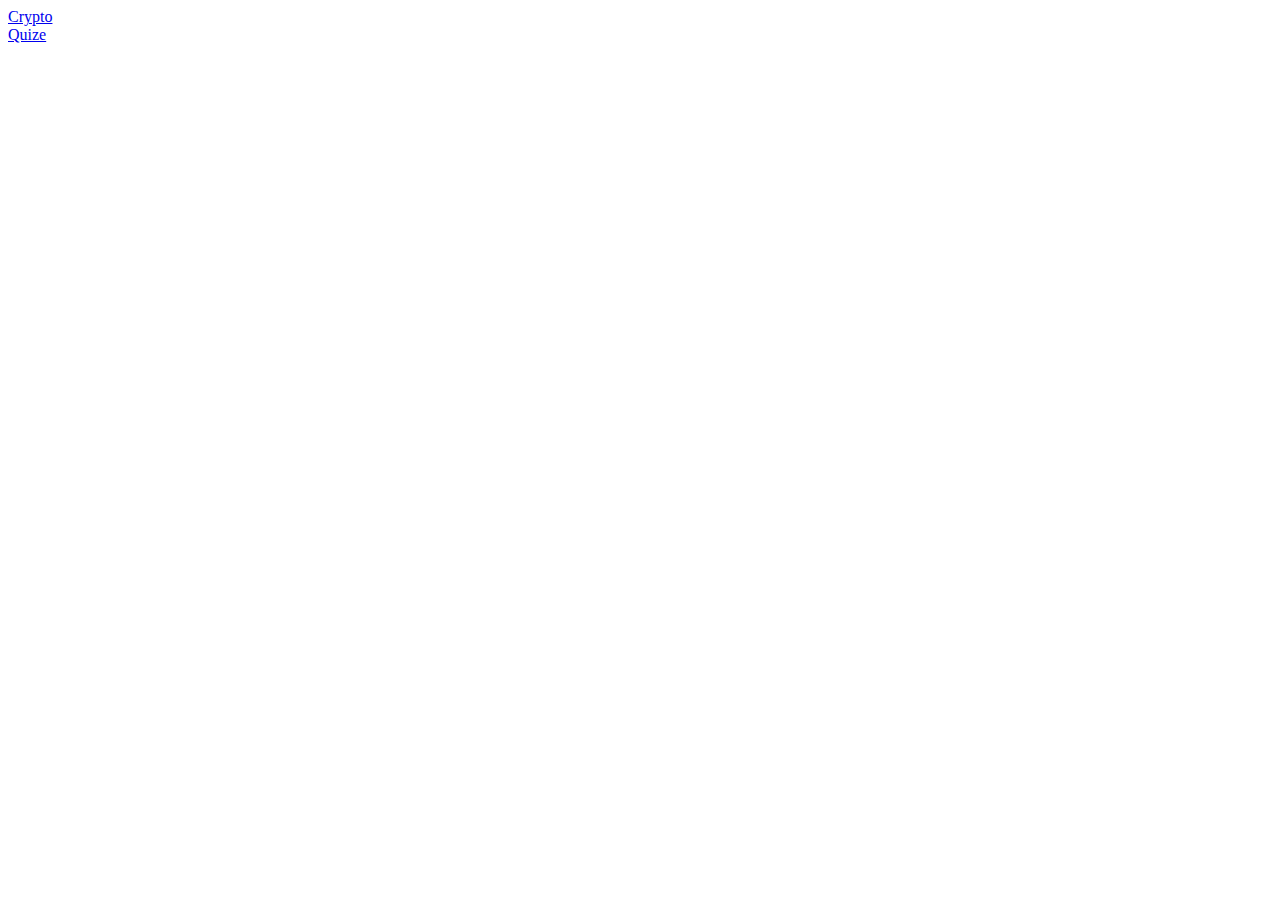
==== commit 982cc68d: "dkfj" ====
--- a/index.html
+++ b/index.html
@@ -1,702 +1,14 @@
-<!DOCTYPE html>
-<html lang="en">
-<head>
-	<meta charset="UTF-8">
-	<meta name="viewport" content="width=device-width, initial-scale=1">
-	<title>Document</title>
-	<link rel="stylesheet" href="css/swiper-bundle.min.css">
-	<link rel="stylesheet" href="css/style.css">
-</head>
-<body>
-
-<!-- HEADER -->
-<div class="header-top">
-	<ul>
-		<li>
-			<a href="#">free bitcoins</a>
-		</li>
-
-		<li>
-			<a href="#">buy brypto</a>
-		</li>
-
-		<li>
-			<a href="#">contact us</a>
-		</li>
-	</ul>
-</div>	
-
-<header class="header">
-	<a href="#" class="logo">
-		<img src="img/logo.svg">
-	</a>
-
-	<nav>
-		<ul class="menu">
-			<li class="active">
-				<a href="#" class="btn-drop active">news</a>
-
-				<ul class="sub-menu">
-					<li><a href="#" class="active">all</a></li>	
-					<li><a href="#">bitcoin</a></li>	
-					<li><a href="#">Blockchain</a></li>	
-					<li><a href="#">Ethereum</a></li>	
-					<li><a href="#">DeFi</a></li>	
-					<li><a href="#">Altcoins</a></li>	
-					<li><a href="#">Regulation</a></li>	
-					<li><a href="#">nft</a></li>	
-					<li><a href="#">Metaverse</a></li>	
-				</ul>
-			</li>
-
-			<li>
-				<a href="#">market cap</a>
-			</li>
-
-			<li>
-				<a href="#">podcast</a>
-			</li>
-
-			<li>
-				<a href="#">market updates</a>
-			</li>
-
-			<li>
-				<a href="#">learn</a>
-			</li>
-		</ul>
-	</nav>
-
-	<div class="secondary">
-		<a href="#" class="btn-toggle">search</a>
-		<a href="#" class="btn-link">advertise</a>
-	</div>
-
-	<div class="drop-search">
-		<form action="#" class="form-search">
-			<input type="search" name="name" placeholder="search">
-			<input type="submit" name="name" class="btn" value="search">
-		</form>
-
-		<a href="#" class="btn-close"></a>
-	</div>	
-</header>
-<!-- // HEADER -->
-
-<!-- TICKERS -->
-<div class="tickers">
-	<div class="center">
-		<h6>cryptocurrency news today & live price indexes</h6>
-
-		<a href="#"><img src="img/banner.webp"></a>
-
-		<div class="tickers-slider">
-			<!-- Additional required wrapper -->
-			<div class="swiper-wrapper">
-			    <!-- Slides -->
-			    <div class="swiper-slide">Slide 1</div>
-			    <div class="swiper-slide">Slide 2</div>
-			    <div class="swiper-slide">Slide 3</div>
-			    <div class="swiper-slide">Slide 4</div>
-			    <div class="swiper-slide">Slide 5</div>
-			    <div class="swiper-slide">Slide 6</div>
-			</div>
-
-		  	<!-- If we need navigation buttons -->
-		  	<div class="swiper-button-prev"></div>
-		  	<div class="swiper-button-next"></div>
-		</div>
-	</div>
-</div>
-<!-- // TICKERS -->
-
-<!--POSTS -->
-<div class="posts">
-	<div class="center">
-		<!-- TABS-->
-		<div class="tabs">
-		    <ul class="tabs-nav">
-		        <li class="tab-btn active">top stories</li>
-		        <li class="tab-btn">editor's choice</li>
-		    </ul>
-		
-		    <ul class="tabs-content">
-		        <li class="tab-item active">
-		            <div class="posts-slider">
-						<!-- Additional required wrapper -->
-						<div class="swiper-wrapper">
-						    <!-- Slides -->
-						    <div class="swiper-slide">
-						    	<div class="post-wrap">
-						    		<div class="images">
-						    			<img src="img/post-1.jpg">
-						    		</div>
-
-						    		<div class="content">
-						    			<a href="#">
-						    				<h3>Solana Opens up First Physical Store and Web3 Embassy in New York City</h3>
-						    			</a>
-
-						    			<p class="text">Solana has opened its first physical store in New York’s Hudson Yards. Visitors to the venue will be able to access educational content, blockchain activities, and Solana-based products, including NFTs. Solana Opens Its First Physical Web3 Store Solana Spaces announced…</p>
-
-						    			<span class="date">July 28, 2022 at 9:00 pm</span>
-
-						    			<a href="#" class="btn">Read more</a>
-						    		</div>
-						    	</div>
-						    </div>
-						    
-						    <div class="swiper-slide">
-						    	<div class="post-wrap">
-						    		<div class="images">
-						    			<img src="img/post-2.jpg">
-						    		</div>
-
-						    		<div class="content">
-						    			<a href="#">
-						    				<h3>Solana-based Algorithmic Stablecoin, Nirvana, Loses USD Peg, Sheds 90%</h3>
-						    			</a>
-
-						    			<p class="text">Nirvana, the Solana-based stablecoin, is reported to have suffered a flash loan attack, leading to a loss of close to $3.5 million. According to the on-chain blockchain analytics firm, PeckShieldAlert, the network’s native tokens, stablecoin, ANA, and NIRV, dropped 89%…</p>
-
-						    			<span class="date">July 28, 2022 at 5:00 pm</span>
-
-						    			<a href="#" class="btn">Read more</a>
-						    		</div>
-						    	</div>
-						    </div>
-
-						    <div class="swiper-slide">
-						    	<div class="post-wrap">
-						    		<div class="images">
-						    			<img src="img/post-3.jpg">
-						    		</div>
-
-						    		<div class="content">
-						    			<a href="#">
-						    				<h3>Harmony Proposes Reimbursing the Community by Minting 4.97B Tokens, Sparking Backlash</h3>
-						    			</a>
-
-						    			<p class="text">Developers behind blockchain network Harmony have proposed minting up to 4.97 billion in its native token ONE to compensate victims of the $100 million Horizon Bridge exploit in June. Harmony Proposes Minting Billions of Tokens The Harmony team has proposed…</p>
-
-						    			<span class="date">July 27, 2022 at 3:00 pm</span>
-
-						    			<a href="#" class="btn">Read more</a>
-						    		</div>
-						    	</div>
-						    </div>
-						</div>
-
-					  	<!-- If we need navigation buttons -->
-					  	<div class="swiper-button-prev"></div>
-					  	<div class="swiper-button-next"></div>
-					</div>
-		        </li>
-
-		        <li class="tab-item">
-		            <div class="posts-slider">
-						<!-- Additional required wrapper -->
-						<div class="swiper-wrapper">
-						    <!-- Slides -->
-						    <div class="swiper-slide">
-						    	<div class="post-wrap">
-						    		<div class="images">
-						    			<img src="img/post-4.jpg">
-						    		</div>
-
-						    		<div class="content">
-						    			<a href="#">
-						    				<h3>This Is Why the Launch of Web 3.0 Doesn’t Guarantee the Adoption of the Blockchain</h3>
-						    			</a>
-
-						    			<p class="text">Web 3.0 and blockchain technology are two of the most buzzworthy terms of the last few years. These concepts, which seemingly fit together like a hand in a glove, have been hailed as the future of our digital lives. But…</p>
-
-						    			<span class="date">July 26, 2022 at 2:00 am</span>
-
-						    			<a href="#" class="btn">Read more</a>
-						    		</div>
-						    	</div>
-						    </div>
-						    
-						    <div class="swiper-slide">
-						    	<div class="post-wrap">
-						    		<div class="images">
-						    			<img src="img/post-5.jpg">
-						    		</div>
-
-						    		<div class="content">
-						    			<a href="#">
-						    				<h3>Binance Seeks Collaboration With Malaysian Crypto Exchanges to Foster Adoption</h3>
-						    			</a>
-
-						    			<p class="text">Binance, the world’s largest cryptocurrency exchange by market capitalization, revealed that it would work with local exchanges in Malaysia to accelerate adoption in the country. Crypto Regulation Necessary for the Industry According to New Straits Times, Binance CEO Changpeng “CZ”…</p>
-
-						    			<span class="date">June 7, 2022 at 5:00 pm</span>
-
-						    			<a href="#" class="btn">Read more</a>
-						    		</div>
-						    	</div>
-						    </div>
-
-						    <div class="swiper-slide">
-						    	<div class="post-wrap">
-						    		<div class="images">
-						    			<img src="img/post-6.jpg">
-						    		</div>
-
-						    		<div class="content">
-						    			<a href="#">
-						    				<h3>Vitalik Supports Optimism’s Proposal of Making OP a Utility Token for Paying Fees</h3>
-						    			</a>
-
-						    			<p class="text">A proposal to change the use of Optimism’s OP token from governance to a utility token for paying fees on the layer-2 platform has been endorsed by Vitalik Buterin, the co-founder of Ethereum. In a tweet shared on Saturday, Vitalik…</p>
-
-						    			<span class="date">June 3, 2022 at 9:00 pm</span>
-
-						    			<a href="#" class="btn">Read more</a>
-						    		</div>
-						    	</div>
-						    </div>
-						</div>
-
-					  	<!-- If we need navigation buttons -->
-					  	<div class="swiper-button-prev"></div>
-					  	<div class="swiper-button-next"></div>
-					</div>
-		        </li>
-		    </ul>
-		</div>
-		<!-- // TABS-->
-	</div>
-</div>
-<!-- //POSTS -->
-
-<!-- PRESS-RELEASES -->
-<div class="press-releases">
-	<div class="center">
-		<div class="head">
-			<h2>press releases</h2>
-			<a href="#" class="btn-show">view all</a>
-
-			<div class="nav-slide">
-				<!-- If we need navigation buttons -->
-			  	<div class="swiper-button-prev press-button-prev"></div>
-			  	<div class="swiper-button-next press-button-next"></div>
-			</div>
-		</div>
-
-		<div class="press-slider">
-			<!-- Additional required wrapper -->
-			<div class="swiper-wrapper">
-			    <!-- Slides -->
-			    <div class="swiper-slide">
-			    	<a href="#" class="item">
-			    		<div class="image">
-			    			<img src="img/press-1.jpg">
-			    		</div>
-
-			    		<a href="#">
-			    			<h3 class="title">TRON’s Mission to Create an Internet for All, Defining Decentralization</h3>
-			    		</a>
-
-			    		<span class="date">July 27, 2022 at 4:45 pm </span>
-			    	</a>
-			    </div>
-
-			    <div class="swiper-slide">
-			    	<a href="#" class="item">
-			    		<div class="image">
-			    			<img src="img/press-2.jpg">
-			    		</div>
-
-			    		<a href="#">
-			    			<h3 class="title">Angry Bulls Club Runs Token Sale on P2PB2B</h3>
-			    		</a>
-
-			    		<span class="date">July 26, 2022 at 12:00 pm</span>
-			    	</a>
-			    </div>
-
-			    <div class="swiper-slide">
-			    	<a href="#" class="item">
-			    		<div class="image">
-			    			<img src="img/press-1.jpg">
-			    		</div>
-
-			    		<a href="#">
-			    			<h3 class="title">TRON’s Mission to Create an Internet for All, Defining Decentralization</h3>
-			    		</a>
-
-			    		<span class="date">July 27, 2022 at 4:45 pm </span>
-			    	</a>
-			    </div>
-
-			    <div class="swiper-slide">
-			    	<a href="#" class="item">
-			    		<div class="image">
-			    			<img src="img/press-3.jpg">
-			    		</div>
-
-			    		<a href="#">
-			    			<h3 class="title">Winning in Computing Power, Why DCRN Gets Special Interest from...</h3>
-			    		</a>
-
-			    		<span class="date">July 25, 2022 at 12:00 pm</span>
-			    	</a>
-			    </div>
-
-			    <div class="swiper-slide">
-			    	<a href="#" class="item">
-			    		<div class="image">
-			    			<img src="img/press-4.jpg">
-			    		</div>
-
-			    		<a href="#">
-			    			<h3 class="title">FrontFanz- the New MATIC Sensation Shows A Glimpse Of Its...</h3>
-			    		</a>
-
-			    		<span class="date">July 23, 2022 at 1:00 pm</span>
-			    	</a>
-			    </div>
-
-			    <div class="swiper-slide">
-			    	<a href="#" class="item">
-			    		<div class="image">
-			    			<img src="img/press-4.jpg">
-			    		</div>
-
-			    		<a href="#">
-			    			<h3 class="title">FrontFanz- the New MATIC Sensation Shows A Glimpse Of Its...</h3>
-			    		</a>
-
-			    		<span class="date">July 23, 2022 at 1:00 pm</span>
-			    	</a>
-			    </div>
-
-			    <div class="swiper-slide">
-			    	<a href="#" class="item">
-			    		<div class="image">
-			    			<img src="img/press-4.jpg">
-			    		</div>
-
-			    		<a href="#">
-			    			<h3 class="title">FrontFanz- the New MATIC Sensation Shows A Glimpse Of Its...</h3>
-			    		</a>
-
-			    		<span class="date">July 23, 2022 at 1:00 pm</span>
-			    	</a>
-			    </div>
-			</div>
-
-			<!-- If we need pagination -->
-			<div class="swiper-pagination"></div>
-		</div>
-	</div>
-</div>
-<!-- // PRESS-RELEASES -->
-
-<!-- POSTS-ARCHIVE -->
-<div class="posts-archive">
-	<div class="center">
-		<h2>latest crypto news</h2>
-
-		<div class="wrap">
-			<a href="#" class="item">
-				<div class="image">
-					<img src="img/archive-1.jpg">
-				</div>
-
-				<h3 class="post-title">U.S. Banking Regulators Order Voyager to Remove Misleading Insurance Statements</h3>
-
-				<span class="date">July 30, 2022 at 2:00 am</span>
-			</a>
-
-			<a href="#" class="item">
-				<div class="image">
-					<img src="img/archive-2.jpg">
-				</div>
-
-				<h3 class="post-title">FTX Gets License to Operate in Dubai</h3>
-
-				<span class="date">July 30, 2022 at 6:00 am</span>
-			</a>
-
-			<a href="#" class="item">
-				<div class="image">
-					<img src="img/archive-3.jpg">
-				</div>
-
-				<h3 class="post-title">Ethereum Merge Update: Community Hopes 2022 Ends with Merger Complete</h3>
-
-				<span class="date">July 30, 2022 at 4:00 am</span>
-			</a>
-
-			<a href="#" class="item">
-				<div class="image">
-					<img src="img/archive-4.jpg">
-				</div>
-
-				<h3 class="post-title">Funding Rounds Continue with Quasar and Nomad, Eurozone Inflation at New Highs, IMF Warns of Possible Further Declines</h3>
-
-				<span class="date">July 30, 2022 at 2:00 am</span>
-			</a>
-
-			<a href="#" class="item">
-				<div class="image">
-					<img src="img/archive-15.webp">
-				</div>
-
-				<h3 class="post-title">Use CryptoWallet to buy, sell, and trade crypto</h3>
-			</a>
-
-			<a href="#" class="item">
-				<div class="image">
-					<img src="img/archive-5.jpg">
-				</div>
-
-				<h3 class="post-title">Cardano’s Vasil Hard Fork Delayed for a Few More Weeks</h3>
-
-				<span class="date">July 30, 2022 at 11:00 am</span>
-			</a>
-
-			<a href="#" class="item">
-				<div class="image">
-					<img src="img/archive-6.jpg">
-				</div>
-
-				<h3 class="post-title">Bitcoin Leads Cryptocurrencies into Bullish Territory</h3>
-
-				<span class="date">July 30, 2022 at 9:05 am</span>
-			</a>
-
-			<a href="#" class="item">
-				<div class="image">
-					<img src="img/archive-7.jpg">
-				</div>
-
-				<h3 class="post-title">Inter Conceals Main Sponsors Digitalbits for Not Paying First Sponsorship Instalment</h3>
-
-				<span class="date">July 30, 2022 at 6:00 am</span>
-			</a>
-
-			<a href="#" class="item">
-				<div class="image">
-					<img src="img/archive-8.jpg">
-				</div>
-
-				<h3 class="post-title">El Salvador’s Finance Minister Says Bitcoin Investment Is Still Paying Off</h3>
-
-				<span class="date">July 30, 2022 at 6:00 am</span>
-			</a>
-		</div>
-
-		<div class="post-wrap">
-    		<div class="images">
-    			<img src="img/post-7.jpg">
-    		</div>
-
-    		<div class="content">
-    			<a href="#">
-    				<h3>Polygon (MATIC) is up during a bear market. Why?</h3>
-    			</a>
-
-    			<p class="text">In early 2021, Matic, an Ethereum infrastructure project, rebranded to Polygon. Development teams of Ethereum apps can use Polygon’s workarounds, which concentrate on the architecture of the Ethereum network, to accomplish things faster and more securely. The old Matic project…</p>
-
-    			<span class="date">July 29, 2022 at 2:00 am</span>
-
-    			<a href="#" class="btn">Read more</a>
-    		</div>
-    	</div>
-
-    	<div class="wrap">
-			<a href="#" class="item">
-				<div class="image">
-					<img src="img/archive-4.jpg">
-				</div>
-
-				<h3 class="post-title">U.S. Banking Regulators Order Voyager to Remove Misleading Insurance Statements</h3>
-
-				<span class="date">July 30, 2022 at 2:00 am</span>
-			</a>
-
-			<a href="#" class="item">
-				<div class="image">
-					<img src="img/archive-9.jpg">
-				</div>
-
-				<h3 class="post-title">El Salvador’s Finance Minister Says Bitcoin Investment Is Still Paying Off</h3>
-
-				<span class="date">July 30, 2022 at 2:00 am</span>
-			</a>
-
-			<a href="#" class="item">
-				<div class="image">
-					<img src="img/archive-10.jpg">
-				</div>
-
-				<h3 class="post-title">U.S. Banking Regulators Order Voyager to Remove Misleading Insurance Statements</h3>
-
-				<span class="date">July 30, 2022 at 2:00 am</span>
-			</a>
-
-			<a href="#" class="item">
-				<div class="image">
-					<img src="img/archive-11.jpg">
-				</div>
-
-				<h3 class="post-title">Grove Token (GVR): Promoting Environmental Sustainability</h3>
-
-				<span class="date">July 30, 2022 at 2:00 am</span>
-			</a>
-
-			<a href="#" class="item">
-				<div class="image">
-					<img src="img/archive-6.jpg">
-				</div>
-
-				<h3 class="post-title">Bitcoin Leads Cryptocurrencies into Bullish Territory</h3>
-
-				<span class="date">July 30, 2022 at 9:05 am</span>
-			</a>
-
-			<a href="#" class="item">
-				<div class="image">
-					<img src="img/archive-12.jpg">
-				</div>
-
-				<h3 class="post-title">Bitcoin Leads Cryptocurrencies into Bullish Territory</h3>
-
-				<span class="date">July 30, 2022 at 9:05 am</span>
-			</a>
-
-			<a href="#" class="item">
-				<div class="image">
-					<img src="img/archive-13.jpg">
-				</div>
-
-				<h3 class="post-title">Bitcoin Leads Cryptocurrencies into Bullish Territory</h3>
-
-				<span class="date">July 30, 2022 at 9:05 am</span>
-			</a>
-
-			<a href="#" class="item">
-				<div class="image">
-					<img src="img/archive-14.jpg">
-				</div>
-
-				<h3 class="post-title">Bitcoin Leads Cryptocurrencies into Bullish Territory</h3>
-
-				<span class="date">July 30, 2022 at 9:05 am</span>
-			</a>
-		</div>
-
-		<div class="wrap-btn ">
-			<a href="#" class="btn btn-more">show more posts</a>
-		</div>
-	</div>
-</div>
-<!-- // POSTS-ARCHIVE -->
-
-<!-- ABOUTH-INFO -->
-<div class="abouth-info">
-	<div class="center">
-		<p class="text">
-			crypto.news is a leading name in the cryptocurrency news space, providing the latest and most relevant updates on Bitcoin, Ethereum, and Ripple ecosystems. Setting the industry standard in journalism, crypto.news covers a wide array of topics ranging from Bitcoin, Ethereum, altcoins, regulations, NFTs, DeFi, Metaverse, and blockchain technology. Our reporters and technical analysts are always striving to not only be the earliest but also the most accurate to offer the latest developments in the crypto industry to our readers across the globe as we keep a close eye on all the price action in the industry, including <a href="#">Bitcoin price</a> and <a href="#">Ethereum price.</a>crypto.news also offers an opportunity to earn <a href="#">free Bitcoin</a>through a range of Bitcoin faucets. To stay updated with the latest in <a href="#">Bitcoin News</a>, <a href="#">Ethereum News</a>, <a href="#">Ripple News</a>, and all other developments in the digital assets industry, follow crypto.news.
-		</p>
-	</div>
-</div>
-<!-- // ABOUTH-INFO -->
-
-<!-- NEWSLETTER -->
-<div class="newsletter">
-	<div class="center">
-		<h2>sign up for daily crypto news in your inbox</h2>
-
-		<div class="wrap">
-			<form action="#" class="form-newsletter">
-				<input type="email" name="name" placeholder="Enter your email address">
-
-				<input type="submit" name="name" value="Subscribe">
-			</form>
-
-			<p class="description">Get crypto analysis, news and updates right to your inbox! Sign up here so you don't miss a single newsletter.</p>
-		</div>
-	</div>
-</div>
-<!-- // NEWSLETTER -->
-
-<!-- FOOTER -->
-<footer class="footer">
-	<div class="center">
-		<div class="wrap">
-			<div class="column">
-				<h3>crypto.news</h3>
-
-				<ul>
-					<li><a href="#">news</a></li>
-					<li><a href="#">market cap</a></li>
-					<li><a href="#">free bitcoins</a></li>
-					<li><a href="#">buy crypto</a></li>
-					<li><a href="#">learn</a></li>
-					<li><a href="#">glossary</a></li>
-				</ul>
-			</div>
-
-			<div class="column">
-				<h3>news</h3>
-
-				<ul>
-					<li><a href="#">bitcoin</a></li>
-					<li><a href="#">blockchain</a></li>
-					<li><a href="#">ethereum</a></li>
-					<li><a href="#">defi</a></li>
-					<li><a href="#">altcoins</a></li>
-					<li><a href="#">regulation</a></li>
-					<li><a href="#">nft</a></li>
-					<li><a href="#">metaverse</a></li>
-				</ul>
-			</div>
-
-			<div class="column">
-				<h3>info</h3>
-
-				<ul>
-					<li><a href="#">advertise</a></li>
-					<li><a href="#">contact us</a></li>
-					<li><a href="#">jobs at crypto.news</a></li>
-				</ul>
-			</div>
-
-			<div class="column">
-				<h3>terms</h3>
-
-				<ul>
-					<li><a href="#">terms of service</a></li>
-					<li><a href="#">privacy policy</a></li>
-					<li><a href="#">cookie policy</a></li>
-				</ul>
-			</div>
-
-			<div class="column">
-				<h3>social</h3>
-
-				<ul class="social">
-					<li><a href="#" class="ic-fb">facebook</a></li>
-					<li><a href="#" class="ic-tw">twitter</a></li>
-					<li><a href="#" class="ic-link">linkedin</a></li>
-					<li><a href="#" class="ic-tg">telegram</a></li>
-					<li><a href="#" class="ic-inst">instagram</a></li>
-					<li><a href="#" class="ic-rss">rss feed</a></li>
-				</ul>
-			</div>
-		</div>
-	</div>
-</footer>
-<!-- // FOOTER -->
-	
-<script src="js/swiper-bundle.min.js"></script>
-<script src="js/main.js"></script>
-
-</body>
-</html>
-
+<!DOCTYPE html>
+<html lang="en">
+<head>
+	<meta charset="UTF-8">
+	<meta name="viewport" content="width=device-width, initial-scale=1.0">
+	<title>Shumjachi.github.io</title>
+</head>
+<body>
+
+	<a href="/crypto/index.html" target="_blank">Crypto</a><br>
+	<a href="/crypto/index.html" target="_blank">Quize</a>
+	
+</body>
+</html>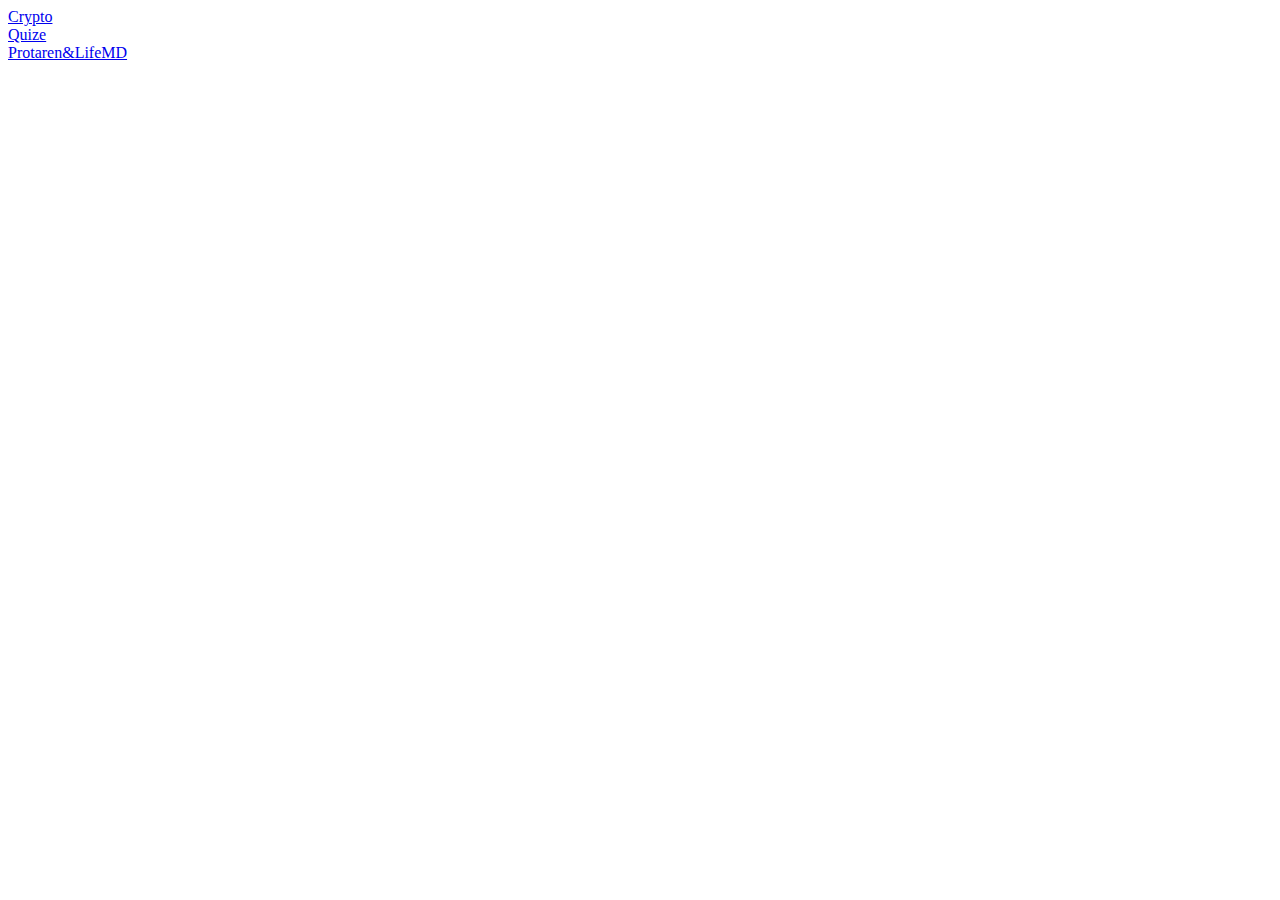
==== commit 0e445ec8: "kdj" ====
--- a/index.html
+++ b/index.html
@@ -8,7 +8,8 @@
 <body>
 
 	<a href="/crypto/index.html" target="_blank">Crypto</a><br>
-	<a href="/crypto/index.html" target="_blank">Quize</a>
+	<a href="/crypto/index.html" target="_blank">Quize</a><br>
+	<a href="/Protaren&LifeMD/index.html" target="_blank">Protaren&LifeMD</a><br>
 	
 </body>
 </html>